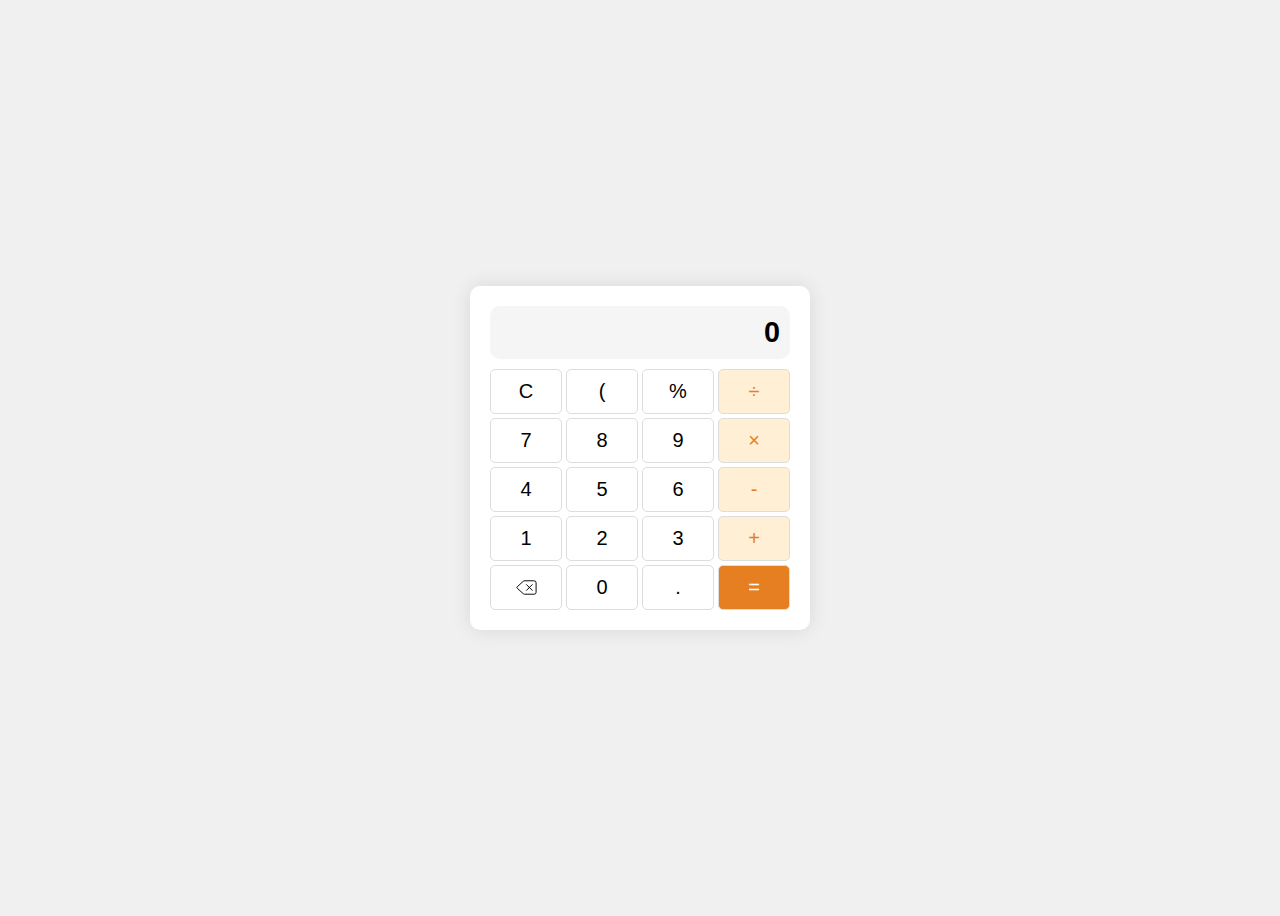
==== v3/index.html @ ef5e0241 "Add files via upload" ====
<!DOCTYPE html>
<html lang="fr">
<head>
  <meta charset="UTF-8">
  <meta name="viewport" content="width=device-width, initial-scale=1.0">
  <title>Calculatrice</title>
  <link rel="stylesheet" href="index.css">
</head>
<body>
  <div class="calculator">
    <div class="display">  
      <div class="previous-expression" id="previous-expression"></div>
      <div class="current-input" id="current-input">0</div>
    </div>
      
    <div class="buttons">
      <button class="btn" onclick="handleClear()">C</button>
      <button class="btn" onclick="handleParenthesis()">&#40;</button>
      <button class="btn" onclick="handleOperatorInput('%')">%</button>
      <button class="btn operator" onclick="handleOperatorInput('÷')">÷</button>
      <button class="btn" onclick="handleNumberInput('7')">7</button>
      <button class="btn" onclick="handleNumberInput('8')">8</button>
      <button class="btn" onclick="handleNumberInput('9')">9</button>
      <button class="btn operator" onclick="handleOperatorInput('×')">×</button>
      <button class="btn" onclick="handleNumberInput('4')">4</button>
      <button class="btn" onclick="handleNumberInput('5')">5</button>
      <button class="btn" onclick="handleNumberInput('6')">6</button>
      <button class="btn operator" onclick="handleOperatorInput('-')">-</button>
      <button class="btn" onclick="handleNumberInput('1')">1</button>
      <button class="btn" onclick="handleNumberInput('2')">2</button>
      <button class="btn" onclick="handleNumberInput('3')">3</button>
      <button class="btn operator" onclick="handleOperatorInput('+')">+</button>
      <button class="btn" onclick="handleDelete()">
        <svg xmlns="http://www.w3.org/2000/svg" width="23" height="23" viewBox="0 0 24 24" fill="none" stroke="currentColor" stroke-width="1" stroke-linecap="round" stroke-linejoin="round" class="lucide lucide-delete">
          <path d="M10 5a2 2 0 0 0-1.344.519l-6.328 5.74a1 1 0 0 0 0 1.481l6.328 5.741A2 2 0 0 0 10 19h10a2 2 0 0 0 2-2V7a2 2 0 0 0-2-2z"/>
          <path d="m12 9 6 6"/>
          <path d="m18 9-6 6"/>
        </svg>
      </button>
        
      <button class="btn" onclick="handleNumberInput('0')">0</button>
      <button class="btn" onclick="handleNumberInput('.')">.</button>
      <button class="btn equals" onclick="calculateResult()">=</button>
    </div>
  </div>
  
  <script src="index.js"></script>
</body>
</html>
---- v3/index.css ----
body {
  display: flex;
  justify-content: center;
  align-items: center;
  height: 100vh;
  background-color: #f0f0f0;
  font-family: Arial, sans-serif;
}

.calculator {
  max-width: 300px;
  width: 100%;
  padding: 20px;
  background-color: #fff;
  border-radius: 10px;
  box-shadow: 0 0 20px rgba(0, 0, 0, 0.1);
}

.display {
  display: flex;
  flex-direction: column;
  justify-content: center;
  align-items: flex-end;

  padding: 10px;
  background-color: #f5f5f5;
  margin-bottom: 10px;
  border-radius: 10px;
}

/* .previous-expression {
  text-align: right;
}

.current-input {
  text-align: right;
  font-size: 2rem;
  font-weight: bold;
  min-height: 48px;

  scrollbar-width: none;
  -ms-overflow-style: none;
} */

.previous-expression {
  color: #666;
}

.current-input {
  font-size: 1.80rem;
  font-weight: bold;

  scrollbar-width: none;
  -ms-overflow-style: none;
}

.buttons {
  display: grid;
  grid-template-columns: repeat(4, 1fr);
  gap: 4px;
}

.btn {
  display: flex;
  justify-content: center;
  align-items: center;

  user-select: none;

  padding: 10px;

  font-size: 1.25rem;

  border: 1px solid #ddd;
  border-radius: 5px;

  cursor: pointer;

  background-color: #fff;
  transition: background-color 0.3s;
}

.btn:hover {
  background-color: #f0f0f0;
}

.operator {
  background-color: #ffefd5;
  color: #e67e22;
}

.operator:hover {
  background-color: #fff5e6;
}

.equals {
  background-color: #e67e22;
  color: #fff;
}

.equals:hover {
  background-color: #d35400;
}
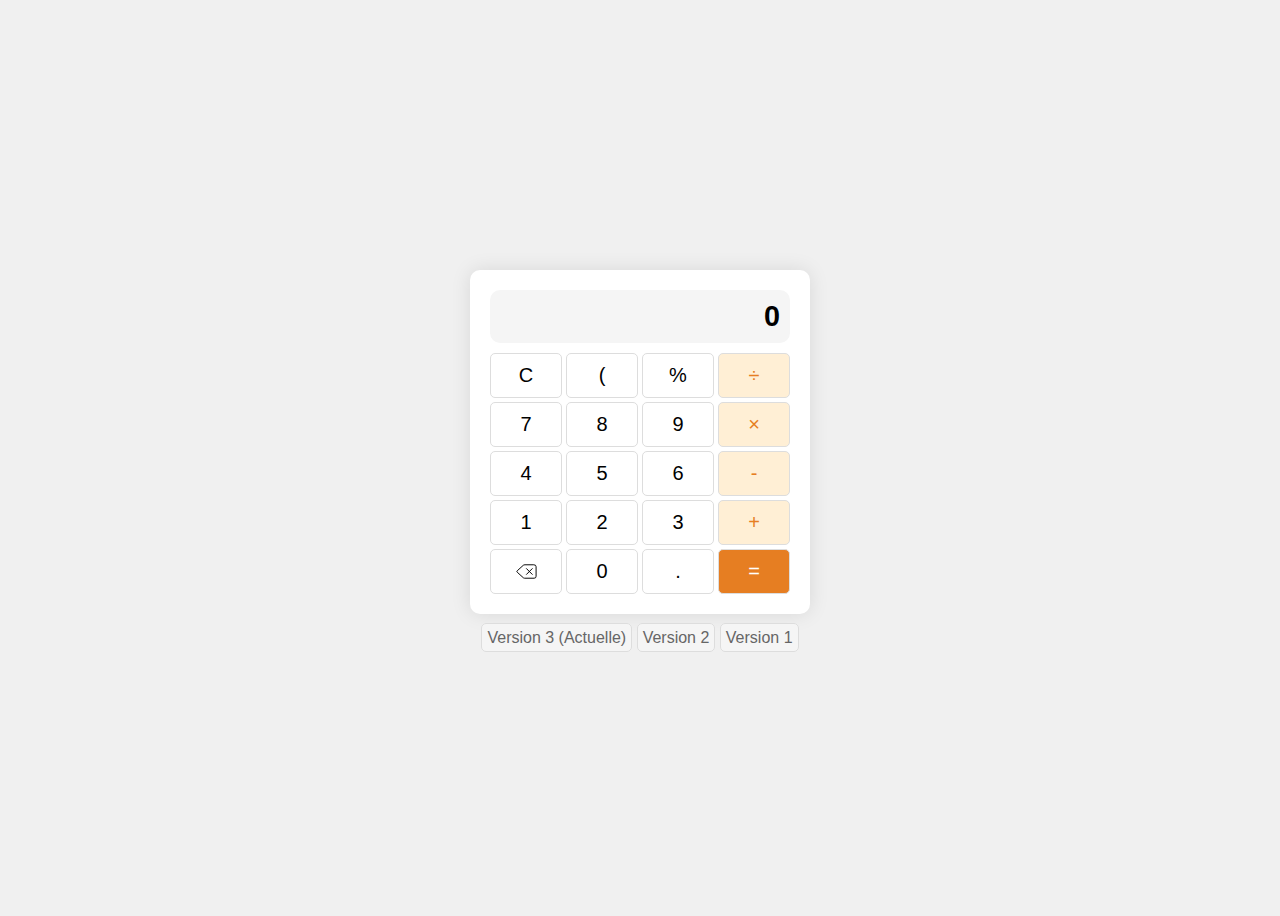
==== commit acd8ae0a: "Enhance layout and add version links in index.html and index.css" ====
--- a/v3/index.html
+++ b/v3/index.html
@@ -43,6 +43,12 @@
       <button class="btn equals" onclick="calculateResult()">=</button>
     </div>
   </div>
+
+  <div class="versions">
+    <a class="v" href="https://steellgoldstock.github.io/tc-uha-calculatrice/v3/index.html">Version 3 (Actuelle)</a>
+    <a class="v" href="https://steellgoldstock.github.io/tc-uha-calculatrice/v2/index.html">Version 2</a>
+    <a class="v" href="https://steellgoldstock.github.io/tc-uha-calculatrice/v1/index.html">Version 1</a>
+  </div>
   
   <script src="index.js"></script>
 </body>
--- a/v3/index.css
+++ b/v3/index.css
@@ -1,5 +1,7 @@
 body {
   display: flex;
+  flex-direction: column;
+  gap: 15px;
   justify-content: center;
   align-items: center;
   height: 100vh;
@@ -44,6 +46,22 @@
 
 .previous-expression {
   color: #666;
+}
+
+a.v {
+  color: #666;
+  text-decoration: none;
+  padding: 5px;
+  border-radius: 5px;
+  transition: color 0.3s;
+  background-color: #f5f5f5;
+  border: 1px solid #ddd;
+  cursor: pointer;
+
+  &:hover {
+    color: #e67e22;
+    background-color: #fff;
+  }
 }
 
 .current-input {
